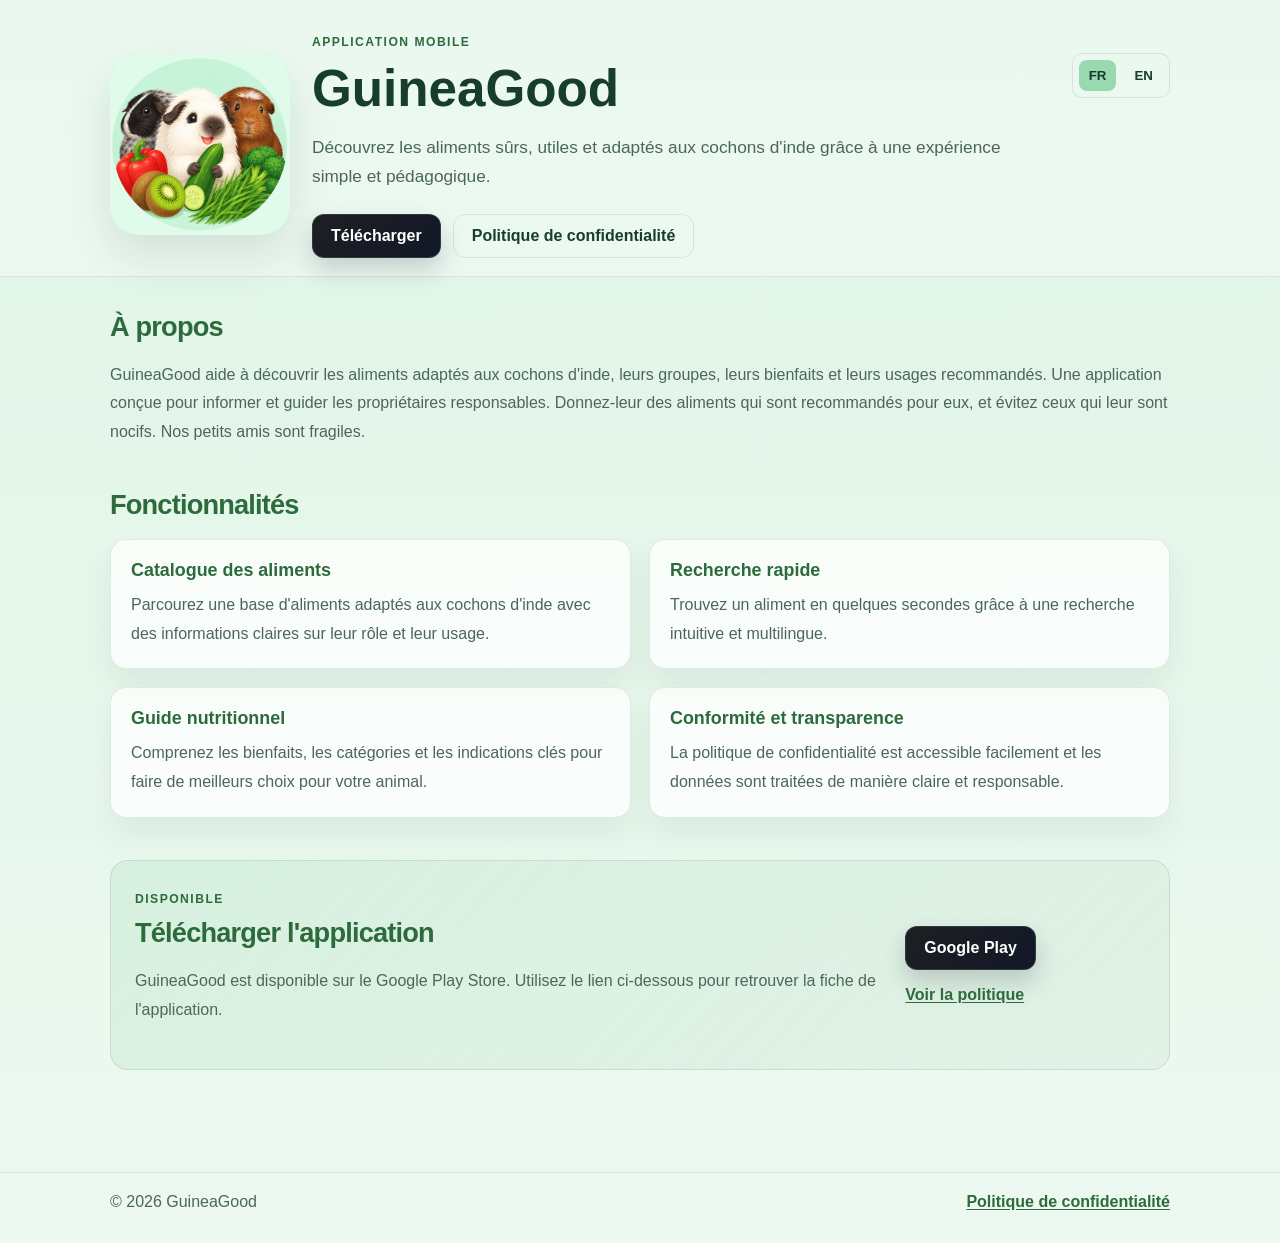
==== index.html @ 2bba2fae "V1" ====
<!doctype html>
<html lang="fr">
  <head>
    <meta charset="utf-8" />
    <meta name="viewport" content="width=device-width,initial-scale=1" />
    <title data-i18n="meta_title">GuineaGood — Aliments pour cochons d'inde</title>
    <meta name="description" content="" data-i18n-meta="meta_description" />
    <link rel="stylesheet" href="./css/styles.css" />
  </head>
  <body>
    <header class="hero">
      <div class="hero-inner">
        <div class="brand-box">
          <img class="brand-logo" src="./assets/Accueil-big.png" alt="GuineaGood" />
        </div>
        <div class="hero-copy">
          <div class="top-row">
            <div>
              <p class="eyebrow" data-i18n="eyebrow">Application mobile</p>
              <h1 data-i18n="title">GuineaGood</h1>
            </div>
            <div class="lang-switch" aria-label="Sélecteur de langue">
              <button class="lang-btn active" data-lang="fr" type="button">FR</button>
              <button class="lang-btn" data-lang="en" type="button">EN</button>
            </div>
          </div>
          <p class="lead" data-i18n="lead">Découvrez les aliments sûrs, utiles et adaptés aux cochons d'inde grâce à une expérience simple et pédagogique.</p>
          <div class="actions">
            <a class="btn primary" href="#download" data-i18n="download_btn">Télécharger</a>
            <a class="btn secondary" href="./privacy.html" data-i18n="privacy_btn">Politique de confidentialité</a>
          </div>
        </div>
      </div>
    </header>

    <main class="container">
      <section id="about">
        <h2 data-i18n="about_title">À propos</h2>
        <p data-i18n="about_text">GuineaGood aide à découvrir les aliments adaptés aux cochons d'inde, leurs groupes, leurs bienfaits et leurs usages recommandés. Une application conçue pour informer et guider les propriétaires responsables.</p>
      </section>

      <section id="features">
        <h2 data-i18n="features_title">Fonctionnalités</h2>
        <div class="feature-grid">
          <article class="feature-card">
            <h3 data-i18n="feature_1_title">Catalogue des aliments</h3>
            <p data-i18n="feature_1_text">Parcourez une base d'aliments adaptés aux cochons d'inde avec des informations claires sur leur rôle et leur usage.</p>
          </article>
          <article class="feature-card">
            <h3 data-i18n="feature_2_title">Recherche rapide</h3>
            <p data-i18n="feature_2_text">Trouvez un aliment en quelques secondes grâce à une recherche intuitive et multilingue.</p>
          </article>
          <article class="feature-card">
            <h3 data-i18n="feature_3_title">Guide nutritionnel</h3>
            <p data-i18n="feature_3_text">Comprenez les bienfaits, les catégories et les indications clés pour faire de meilleurs choix pour votre animal.</p>
          </article>
          <article class="feature-card">
            <h3 data-i18n="feature_4_title">Conformité et transparence</h3>
            <p data-i18n="feature_4_text">La politique de confidentialité est accessible facilement et les données sont traitées de manière claire.</p>
          </article>
        </div>
      </section>

      <section id="download" class="download-block">
        <div>
          <p class="section-kicker" data-i18n="download_kicker">Disponible</p>
          <h2 data-i18n="download_title">Télécharger l'application</h2>
          <p data-i18n="download_text">GuineaGood est disponible sur le Google Play Store. Utilisez le lien ci-dessous pour retrouver la fiche de l'application.</p>
        </div>
        <div class="download-actions">
          <a class="btn primary" href="https://play.google.com/store/apps/details?id=com.guineagood.app" target="_blank" rel="noopener" data-i18n="download_cta">Ouvrir le Play Store</a>
          <a class="link-inline" href="./privacy.html" data-i18n="privacy_link">Voir la politique</a>
        </div>
      </section>
    </main>

    <footer class="footer">
      <div class="container footer-inner">
        <span>© <span id="year"></span> GuineaGood</span>
        <a href="./privacy.html" data-i18n="footer_privacy">Politique de confidentialité</a>
      </div>
    </footer>

    <script>
      const translations = {
        fr: {
          meta_title: 'GuineaGood — Aliments pour cochons d\'inde',
          meta_description: 'GuineaGood aide à choisir les aliments adaptés aux cochons d\'inde avec des informations claires et utiles.',
          eyebrow: 'Application mobile',
          title: 'GuineaGood',
          lead: 'Découvrez les aliments sûrs, utiles et adaptés aux cochons d\'inde grâce à une expérience simple et pédagogique.',
          download_btn: 'Télécharger',
          privacy_btn: 'Politique de confidentialité',
          about_title: 'À propos',
          about_text: 'GuineaGood aide à découvrir les aliments adaptés aux cochons d\'inde, leurs groupes, leurs bienfaits et leurs usages recommandés. Une application conçue pour informer et guider les propriétaires responsables. Donnez-leur des aliments qui sont recommandés pour eux, et évitez ceux qui leur sont nocifs. Nos petits amis sont fragiles.',
          features_title: 'Fonctionnalités',
          feature_1_title: 'Catalogue des aliments',
          feature_1_text: 'Parcourez une base d\'aliments adaptés aux cochons d\'inde avec des informations claires sur leur rôle et leur usage.',
          feature_2_title: 'Recherche rapide',
          feature_2_text: 'Trouvez un aliment en quelques secondes grâce à une recherche intuitive et multilingue.',
          feature_3_title: 'Guide nutritionnel',
          feature_3_text: 'Comprenez les bienfaits, les catégories et les indications clés pour faire de meilleurs choix pour votre animal.',
          feature_4_title: 'Conformité et transparence',
          feature_4_text: 'La politique de confidentialité est accessible facilement et les données sont traitées de manière claire et responsable.',
          download_kicker: 'Disponible',
          download_title: 'Télécharger l\'application',
          download_text: 'GuineaGood est disponible sur le Google Play Store. Utilisez le lien ci-dessous pour retrouver la fiche de l\'application.',
          download_cta: 'Google Play',
          privacy_link: 'Voir la politique',
          footer_privacy: 'Politique de confidentialité'
        },
        en: {
          meta_title: 'GuineaGood — Food for guinea pigs',
          meta_description: 'GuineaGood helps you choose suitable foods for guinea pigs with clear and helpful information.',
          eyebrow: 'Mobile app',
          title: 'GuineaGood',
          lead: 'Discover safe, useful foods for guinea pigs through a simple and educational experience.',
          download_btn: 'Download',
          privacy_btn: 'Privacy policy',
          about_title: 'About',
          about_text: 'GuineaGood helps users discover foods suitable for guinea pigs, their categories, benefits and recommended uses. An application designed to inform and guide responsible owners. Give them foods that are recommended for them, and avoid those that are harmful to them. Our little friends are fragile.',
          features_title: 'Features',
          feature_1_title: 'Food catalog',
          feature_1_text: 'Browse a catalog of guinea-pig-safe foods with clear information about their role and use.',
          feature_2_title: 'Fast search',
          feature_2_text: 'Find a food item in seconds thanks to an intuitive multilingual search.',
          feature_3_title: 'Nutrition guide',
          feature_3_text: 'Understand the benefits, categories and key indications to make better choices for your pet.',
          feature_4_title: 'Compliance and transparency',
          feature_4_text: 'The privacy policy is easy to access and personal data is handled in a clear, responsible way.',
          download_kicker: 'Available',
          download_title: 'Download the app',
          download_text: 'GuineaGood is available on the Google Play Store. Use the link below to open the app listing.',
          download_cta: 'Google Play',
          privacy_link: 'See the policy',
          footer_privacy: 'Privacy policy'
        }
      };

      const defaultLang = 'fr';
      const langButtons = [...document.querySelectorAll('.lang-btn')];

      function applyTranslations(lang) {
        const dict = translations[lang] || translations[defaultLang];
        document.documentElement.lang = lang;
        document.querySelectorAll('[data-i18n]').forEach(el => {
          const key = el.getAttribute('data-i18n');
          if (dict[key]) {
            el.textContent = dict[key];
          }
        });
        document.querySelectorAll('[data-i18n-meta]').forEach(el => {
          const key = el.getAttribute('data-i18n-meta');
          if (dict[key]) {
            el.setAttribute('content', dict[key]);
          }
        });
        document.title = dict.meta_title;
        langButtons.forEach(button => {
          button.classList.toggle('active', button.dataset.lang === lang);
        });
        localStorage.setItem('site_lang', lang);
      }

      function chooseLang() {
        const saved = localStorage.getItem('site_lang');
        const userLang = saved === 'en' ? 'en' : 'fr';
        applyTranslations(userLang);
      }

      langButtons.forEach(button => {
        button.addEventListener('click', () => {
          applyTranslations(button.dataset.lang);
        });
      });

      document.getElementById('year').textContent = new Date().getFullYear();
      chooseLang();
    </script>
  </body>
</html>
---- css/styles.css ----
:root {
  --bg: #e9f7ee;
  --panel: #f6fbf7;
  --panel-soft: rgba(255, 255, 255, 0.76);
  --primary: #9ad9b0;
  --primary-strong: #4fa46d;
  --accent: #2d6b3d;
  --text: #173d2d;
  --muted: #4c665b;
  --line: rgba(20, 51, 35, 0.1);
  --shadow: rgba(24, 56, 38, 0.12);
}

* { box-sizing: border-box; }

html {
  scroll-behavior: smooth;
}

body {
  margin: 0;
  font-family: Inter, "Segoe UI", sans-serif;
  background: linear-gradient(180deg, #dff4e7 0%, #edf9f0 100%);
  color: var(--text);
}

img { max-width: 100%; display: block; }

a { color: var(--primary); text-decoration: none; }
a:hover { text-decoration: underline; }

.container {
  max-width: 1100px;
  margin: 0 auto;
  padding: 0 20px;
}

.hero {
  padding: 32px 0 18px;
  border-bottom: 1px solid var(--line);
  background: rgba(255, 255, 255, 0.35);
}

.hero.compact {
  padding-bottom: 0;
}

.hero-inner {
  max-width: 1100px;
  margin: 0 auto;
  padding: 0 20px;
  display: flex;
  align-items: center;
  gap: 22px;
}

.brand-box {
  width: 180px;
  height: 180px;
  border-radius: 28px;
  background: linear-gradient(135deg, #ccefe0, #9ad9b0);
  display: flex;
  align-items: center;
  justify-content: center;
  box-shadow: 0 20px 45px var(--shadow);
  overflow: hidden;
}

.brand-box.small {
  width: 108px;
  height: 108px;
  border-radius: 22px;
}

.brand-logo {
  width: 100%;
  height: 100%;
  object-fit: contain;
  display: block;
  background: rgba(255, 255, 255, 0.18);
}

.hero-copy {
  flex: 1;
}

.top-row {
  display: flex;
  align-items: center;
  justify-content: space-between;
  gap: 16px;
}

.eyebrow {
  margin: 0 0 6px;
  color: var(--accent);
  text-transform: uppercase;
  letter-spacing: 0.12em;
  font-size: 0.76rem;
  font-weight: 800;
}

h1 {
  margin: 0;
  font-size: clamp(2.2rem, 4vw, 3.5rem);
  line-height: 1.15;
}

.lead {
  margin: 14px 0 0;
  max-width: 700px;
  font-size: 1.08rem;
  color: var(--muted);
  line-height: 1.7;
}

.actions {
  display: flex;
  flex-wrap: wrap;
  gap: 12px;
  margin-top: 22px;
}

.btn {
  display: inline-flex;
  align-items: center;
  justify-content: center;
  padding: 12px 18px;
  border-radius: 12px;
  font-weight: 700;
  transition: transform 0.2s ease, opacity 0.2s ease;
}

.btn:hover {
  text-decoration: none;
  transform: translateY(-1px);
}

.btn.primary {
  background: linear-gradient(135deg, #1e1f23, #111827);
  color: #ffffff;
  border: 1px solid rgba(255, 255, 255, 0.12);
  box-shadow: 0 12px 24px rgba(17, 24, 39, 0.18);
}

.btn.secondary {
  background: transparent;
  border: 1px solid var(--line);
  color: var(--text);
}

main.container {
  padding-top: 34px;
  padding-bottom: 60px;
}

section {
  margin-bottom: 42px;
}

h2 {
  margin: 0 0 18px;
  color: var(--accent);
  font-size: clamp(1.7rem, 2vw, 2.4rem);
  font-weight: 800;
  letter-spacing: -0.03em;
}

p {
  color: var(--muted);
  line-height: 1.8;
}

.feature-grid {
  display: grid;
  grid-template-columns: repeat(2, minmax(0, 1fr));
  gap: 18px;
}

.feature-card {
  background: var(--panel-soft);
  border: 1px solid var(--line);
  border-radius: 16px;
  padding: 20px;
  box-shadow: 0 18px 30px rgba(51, 96, 69, 0.08);
}

.feature-card h3 {
  margin: 0 0 10px;
  color: var(--accent);
  font-size: 1.12rem;
}

.feature-card p {
  margin: 0;
}

.download-block {
  display: flex;
  align-items: center;
  justify-content: space-between;
  gap: 18px;
  padding: 28px 24px;
  background: linear-gradient(135deg, rgba(154, 217, 176, 0.22), rgba(80, 146, 98, 0.06));
  border: 1px solid var(--line);
  border-radius: 18px;
}

.section-kicker {
  margin: 0 0 6px;
  color: var(--accent);
  text-transform: uppercase;
  letter-spacing: 0.12em;
  font-size: 0.76rem;
  font-weight: 800;
}

.download-actions {
  display: flex;
  align-items: center;
  gap: 16px;
  flex-wrap: wrap;
}

.link-inline {
  color: var(--accent);
  font-weight: 700;
  text-decoration: underline;
  text-underline-offset: 0.15em;
}

.footer {
  border-top: 1px solid var(--line);
  padding: 20px 0 32px;
}

.footer-inner {
  display: flex;
  justify-content: space-between;
  align-items: center;
  gap: 12px;
  flex-wrap: wrap;
  color: var(--muted);
}

.footer a {
  color: var(--accent);
  font-weight: 700;
  text-decoration: underline;
  text-underline-offset: 0.15em;
}

.lang-switch {
  display: inline-flex;
  gap: 8px;
  padding: 6px;
  border: 1px solid var(--line);
  border-radius: 10px;
  background: rgba(255,255,255,0.02);
}

.lang-btn {
  border: none;
  background: transparent;
  color: var(--text);
  border-radius: 8px;
  padding: 8px 10px;
  cursor: pointer;
  font-weight: 700;
}

.lang-btn.active {
  background: var(--primary);
  color: #123c2a;
}

@media (max-width: 760px) {
  .hero-inner {
    flex-direction: column;
    align-items: flex-start;
  }

  .top-row {
    flex-direction: column;
    align-items: flex-start;
  }

  .feature-grid {
    grid-template-columns: 1fr;
  }

  .download-block {
    flex-direction: column;
    align-items: flex-start;
  }
}
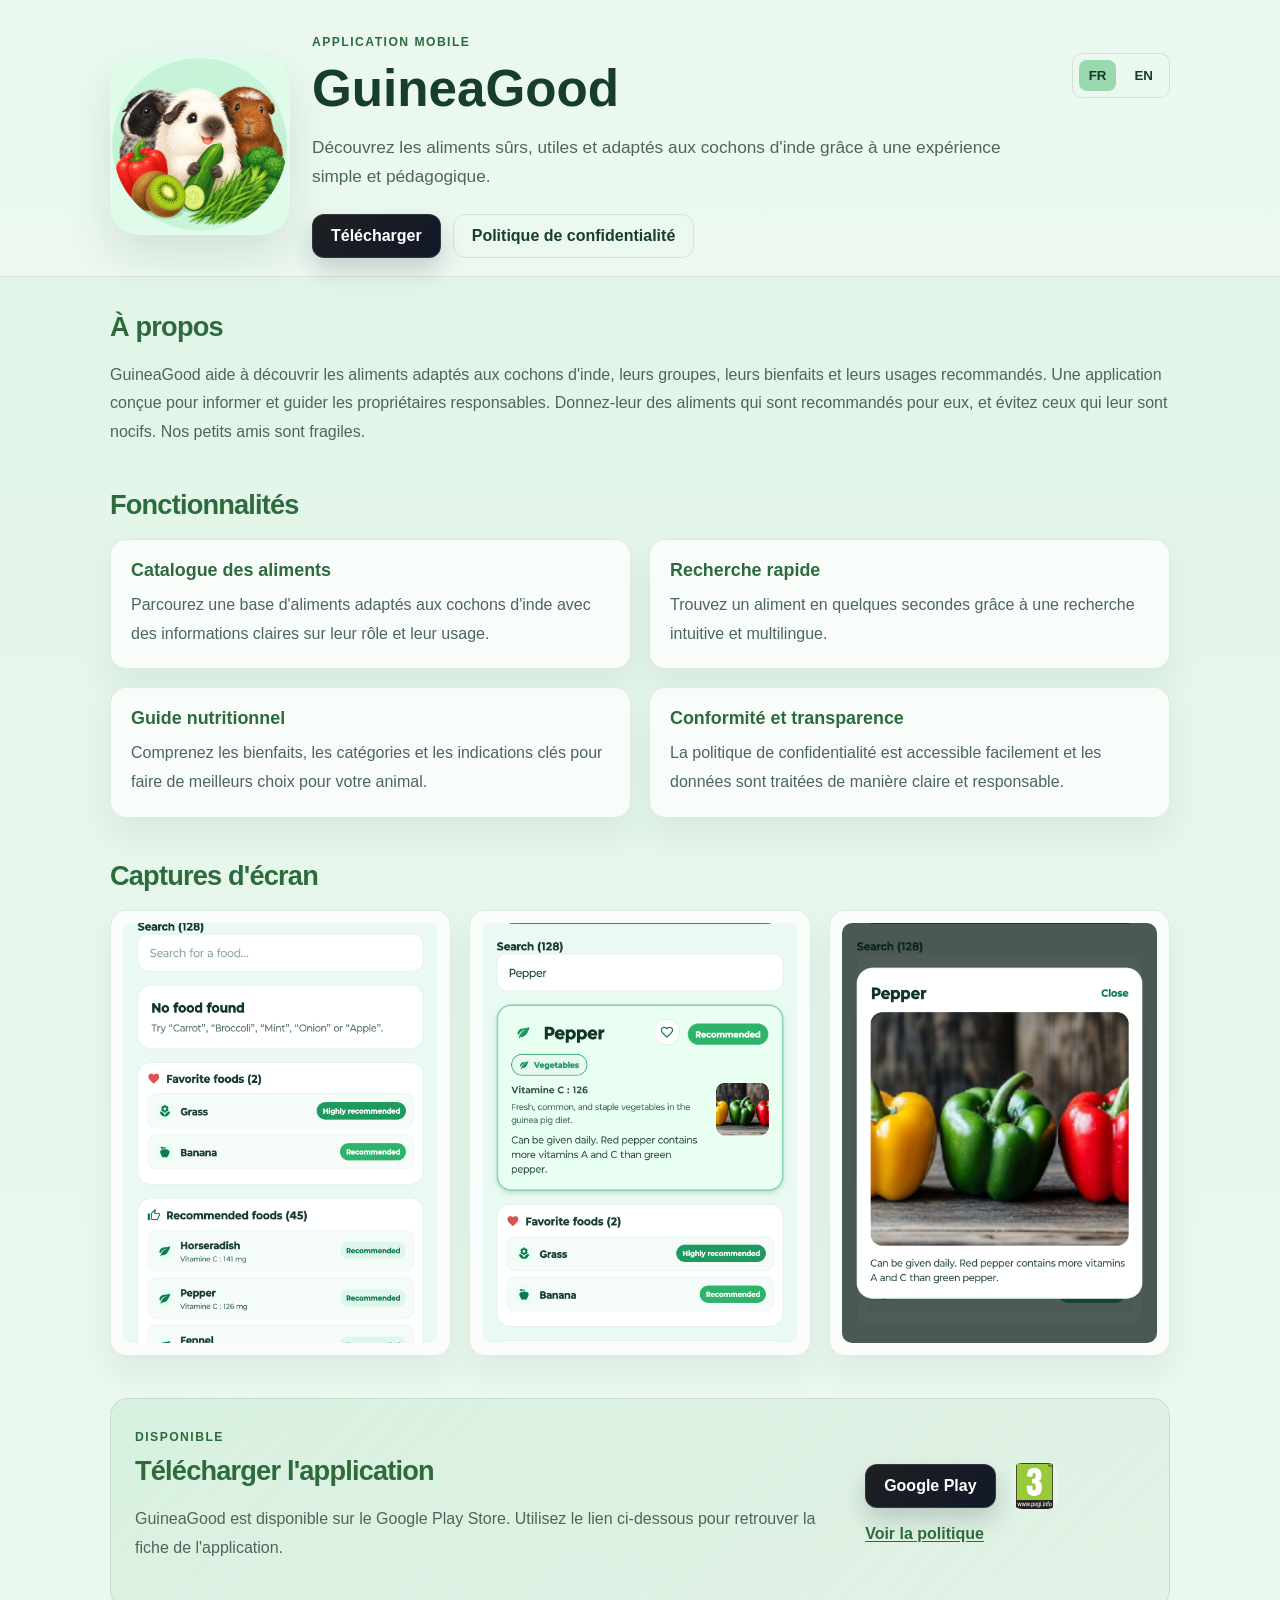
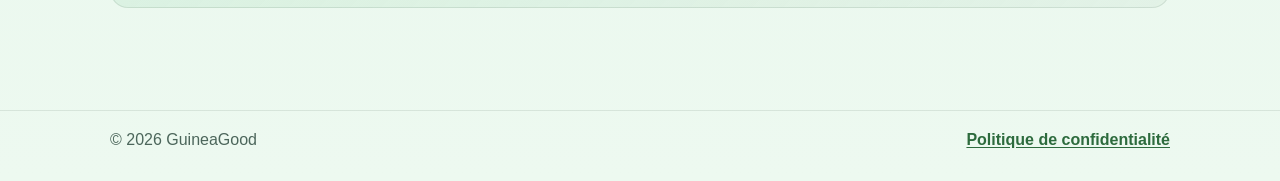
==== commit 6658bf38: "Ajout des screenshots" ====
--- a/index.html
+++ b/index.html
@@ -61,6 +61,21 @@
         </div>
       </section>
 
+      <section id="screenshots">
+        <h2 data-i18n="screenshots_title">Captures d'écran</h2>
+        <div class="screenshots-grid">
+          <figure class="screenshot-card">
+            <img src="./assets/GuineaGood_Screenshot_1.png" alt="Capture d'écran de l'application GuineaGood 1" />
+          </figure>
+          <figure class="screenshot-card">
+            <img src="./assets/GuineaGood_Screenshot_2.png" alt="Capture d'écran de l'application GuineaGood 2" />
+          </figure>
+          <figure class="screenshot-card">
+            <img src="./assets/GuineaGood_Screenshot_3.png" alt="Capture d'écran de l'application GuineaGood 3" />
+          </figure>
+        </div>
+      </section>
+
       <section id="download" class="download-block">
         <div>
           <p class="section-kicker" data-i18n="download_kicker">Disponible</p>
@@ -68,7 +83,8 @@
           <p data-i18n="download_text">GuineaGood est disponible sur le Google Play Store. Utilisez le lien ci-dessous pour retrouver la fiche de l'application.</p>
         </div>
         <div class="download-actions">
-          <a class="btn primary" href="https://play.google.com/store/apps/details?id=com.guineagood.app" target="_blank" rel="noopener" data-i18n="download_cta">Ouvrir le Play Store</a>
+          <a class="btn primary" href="https://play.google.com/store/apps/details?id=com.guineagood.app" target="_blank" rel="noopener" data-i18n="download_cta">Google Play</a>
+          <img class="pegi-icon" src="./assets/age-3-black_0.jpg" alt="PEGI 3" title="PEGI 3" />
           <a class="link-inline" href="./privacy.html" data-i18n="privacy_link">Voir la politique</a>
         </div>
       </section>
@@ -94,6 +110,7 @@
           about_title: 'À propos',
           about_text: 'GuineaGood aide à découvrir les aliments adaptés aux cochons d\'inde, leurs groupes, leurs bienfaits et leurs usages recommandés. Une application conçue pour informer et guider les propriétaires responsables. Donnez-leur des aliments qui sont recommandés pour eux, et évitez ceux qui leur sont nocifs. Nos petits amis sont fragiles.',
           features_title: 'Fonctionnalités',
+          screenshots_title: 'Captures d\'écran',
           feature_1_title: 'Catalogue des aliments',
           feature_1_text: 'Parcourez une base d\'aliments adaptés aux cochons d\'inde avec des informations claires sur leur rôle et leur usage.',
           feature_2_title: 'Recherche rapide',
@@ -106,6 +123,7 @@
           download_title: 'Télécharger l\'application',
           download_text: 'GuineaGood est disponible sur le Google Play Store. Utilisez le lien ci-dessous pour retrouver la fiche de l\'application.',
           download_cta: 'Google Play',
+          pegi_label: 'PEGI',
           privacy_link: 'Voir la politique',
           footer_privacy: 'Politique de confidentialité'
         },
@@ -120,6 +138,7 @@
           about_title: 'About',
           about_text: 'GuineaGood helps users discover foods suitable for guinea pigs, their categories, benefits and recommended uses. An application designed to inform and guide responsible owners. Give them foods that are recommended for them, and avoid those that are harmful to them. Our little friends are fragile.',
           features_title: 'Features',
+          screenshots_title: 'Screenshots',
           feature_1_title: 'Food catalog',
           feature_1_text: 'Browse a catalog of guinea-pig-safe foods with clear information about their role and use.',
           feature_2_title: 'Fast search',
@@ -132,6 +151,7 @@
           download_title: 'Download the app',
           download_text: 'GuineaGood is available on the Google Play Store. Use the link below to open the app listing.',
           download_cta: 'Google Play',
+          pegi_label: 'PEGI',
           privacy_link: 'See the policy',
           footer_privacy: 'Privacy policy'
         }
--- a/css/styles.css
+++ b/css/styles.css
@@ -195,6 +195,31 @@
   margin: 0;
 }
 
+.screenshots-grid {
+  display: grid;
+  grid-template-columns: repeat(3, minmax(0, 1fr));
+  gap: 18px;
+}
+
+.screenshot-card {
+  margin: 0;
+  background: var(--panel-soft);
+  border: 1px solid var(--line);
+  border-radius: 16px;
+  padding: 12px;
+  box-shadow: 0 18px 30px rgba(51, 96, 69, 0.08);
+  overflow: hidden;
+}
+
+.screenshot-card img {
+  width: 100%;
+  height: 420px;
+  object-fit: cover;
+  border-radius: 10px;
+  display: block;
+  background: rgba(255, 255, 255, 0.18);
+}
+
 .download-block {
   display: flex;
   align-items: center;
@@ -220,6 +245,15 @@
   align-items: center;
   gap: 16px;
   flex-wrap: wrap;
+}
+
+.pegi-icon {
+  width: 46px;
+  height: 46px;
+  object-fit: contain;
+  display: block;
+  border-radius: 10px;
+  background: rgba(255, 255, 255, 0.2);
 }
 
 .link-inline {
@@ -289,6 +323,14 @@
     grid-template-columns: 1fr;
   }
 
+  .screenshots-grid {
+    grid-template-columns: 1fr;
+  }
+
+  .screenshot-card img {
+    height: 320px;
+  }
+
   .download-block {
     flex-direction: column;
     align-items: flex-start;
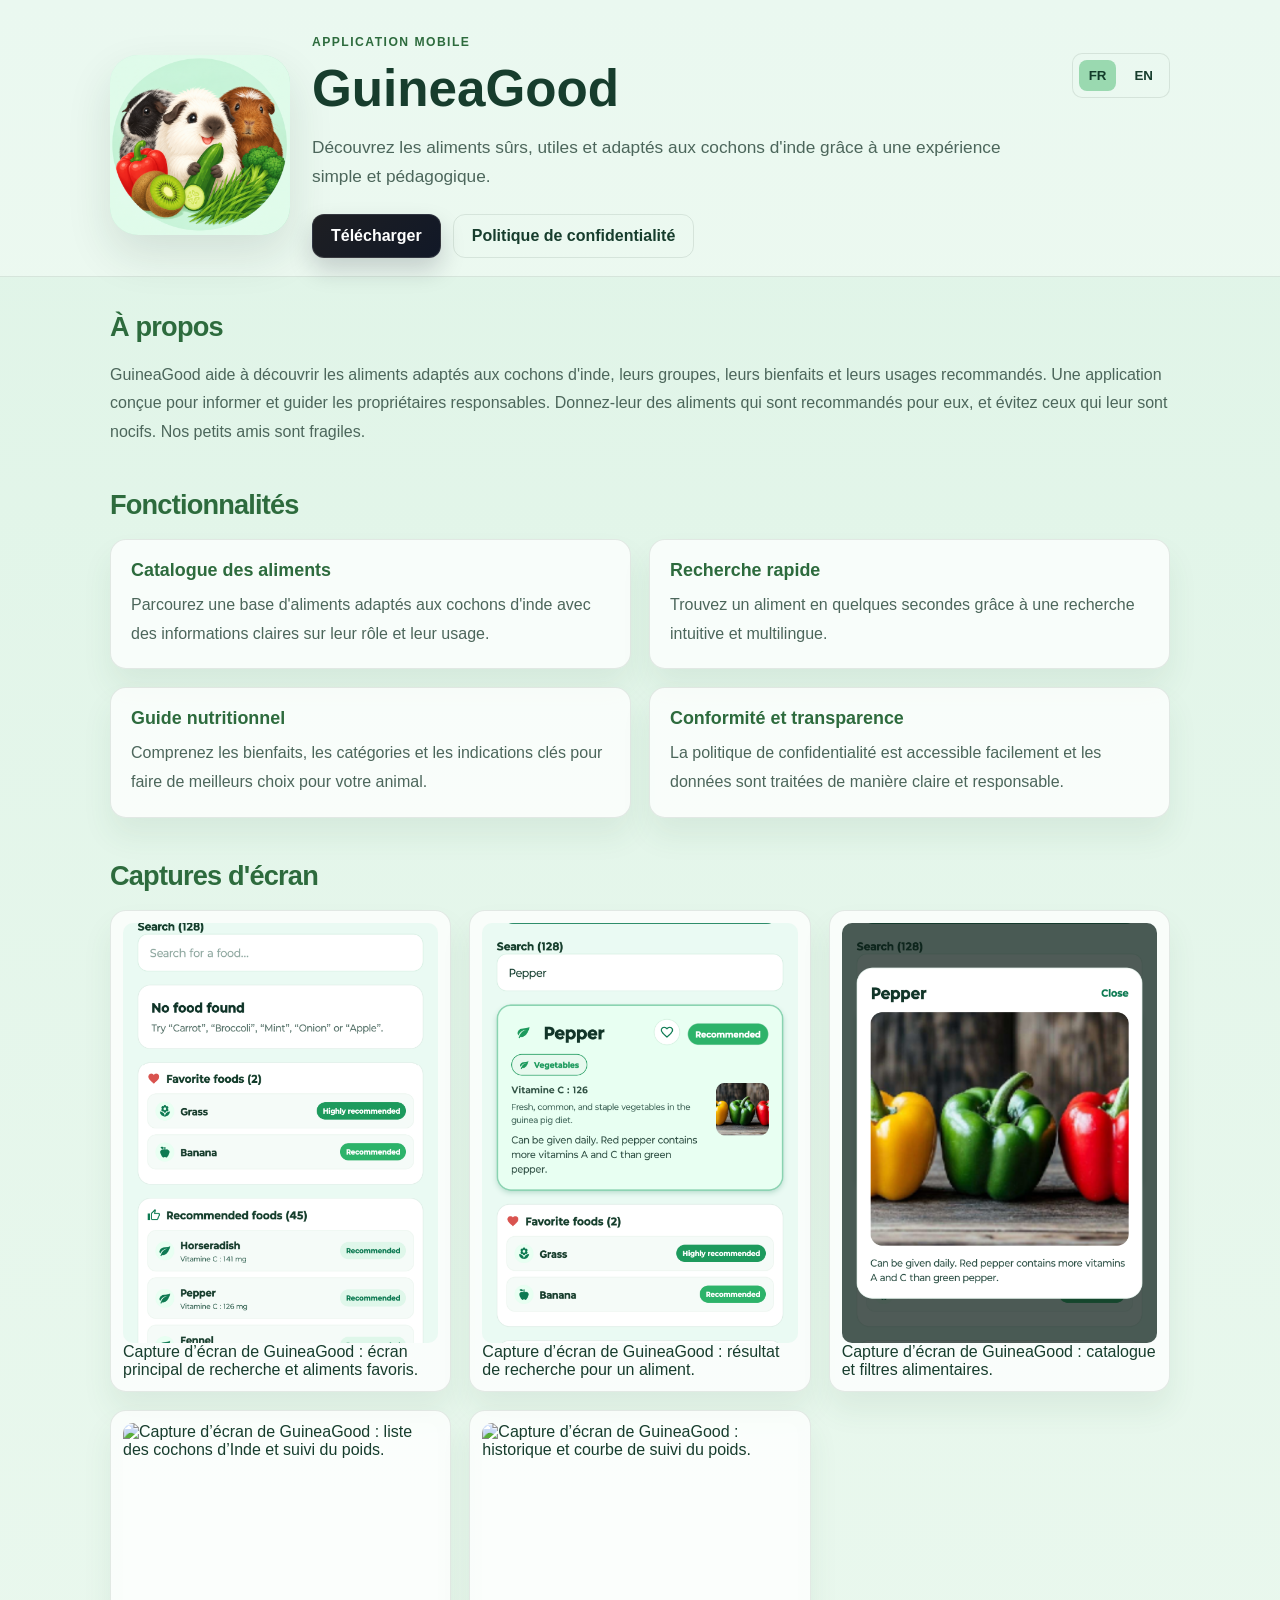
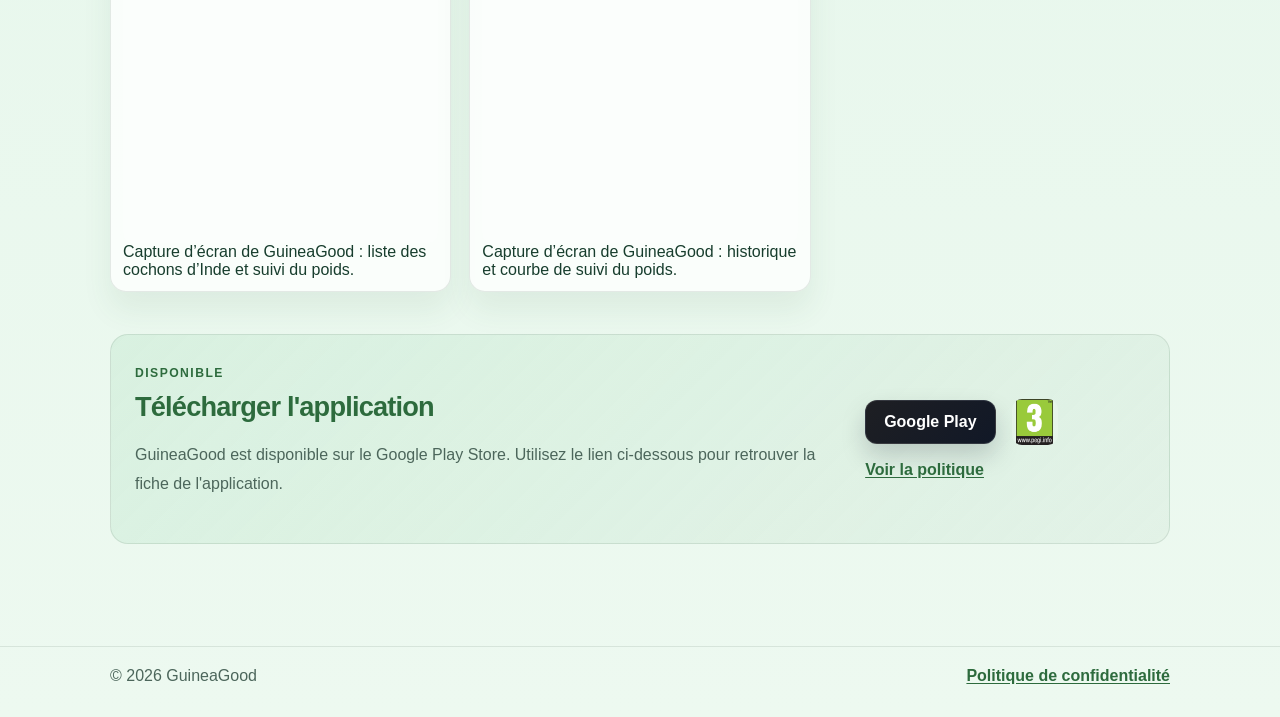
==== commit 17f9aa59: "Add files via upload Nouveaux screenshots" ====
--- a/index.html
+++ b/index.html
@@ -65,13 +65,24 @@
         <h2 data-i18n="screenshots_title">Captures d'écran</h2>
         <div class="screenshots-grid">
           <figure class="screenshot-card">
-            <img src="./assets/GuineaGood_Screenshot_1.png" alt="Capture d'écran de l'application GuineaGood 1" />
-          </figure>
-          <figure class="screenshot-card">
-            <img src="./assets/GuineaGood_Screenshot_2.png" alt="Capture d'écran de l'application GuineaGood 2" />
-          </figure>
-          <figure class="screenshot-card">
-            <img src="./assets/GuineaGood_Screenshot_3.png" alt="Capture d'écran de l'application GuineaGood 3" />
+            <img src="./assets/GuineaGood_Screenshot_1.png" alt="Capture d'écran de l'application GuineaGood : écran principal" data-i18n-alt="screenshot_1_alt" />
+            <figcaption class="screenshot-tooltip" data-i18n="screenshot_1_alt" aria-hidden="true">Capture d’écran de GuineaGood : écran principal de recherche et aliments favoris.</figcaption>
+          </figure>
+          <figure class="screenshot-card">
+            <img src="./assets/GuineaGood_Screenshot_2.png" alt="Capture d'écran de l'application GuineaGood : écran de recherche" data-i18n-alt="screenshot_2_alt" />
+            <figcaption class="screenshot-tooltip" data-i18n="screenshot_2_alt" aria-hidden="true">Capture d’écran de GuineaGood : résultat de recherche pour un aliment.</figcaption>
+          </figure>
+          <figure class="screenshot-card">
+            <img src="./assets/GuineaGood_Screenshot_3.png" alt="Capture d'écran de l'application GuineaGood : écran de résultat" data-i18n-alt="screenshot_3_alt" />
+            <figcaption class="screenshot-tooltip" data-i18n="screenshot_3_alt" aria-hidden="true">Capture d’écran de GuineaGood : catalogue et filtres alimentaires.</figcaption>
+          </figure>
+          <figure class="screenshot-card">
+            <img src="./assets/GuineaGood_Screenshot_4.png" alt="Capture d'écran de l'application GuineaGood : liste des cochons" data-i18n-alt="screenshot_4_alt" />
+            <figcaption class="screenshot-tooltip" data-i18n="screenshot_4_alt" aria-hidden="true">Capture d’écran de GuineaGood : liste des cochons d’Inde et suivi du poids.</figcaption>
+          </figure>
+          <figure class="screenshot-card">
+            <img src="./assets/GuineaGood_Screenshot_5.png" alt="Capture d'écran de l'application GuineaGood : suivi du poids d'un cochon" data-i18n-alt="screenshot_5_alt" />
+            <figcaption class="screenshot-tooltip" data-i18n="screenshot_5_alt" aria-hidden="true">Capture d’écran de GuineaGood : historique et courbe de suivi du poids.</figcaption>
           </figure>
         </div>
       </section>
@@ -111,6 +122,11 @@
           about_text: 'GuineaGood aide à découvrir les aliments adaptés aux cochons d\'inde, leurs groupes, leurs bienfaits et leurs usages recommandés. Une application conçue pour informer et guider les propriétaires responsables. Donnez-leur des aliments qui sont recommandés pour eux, et évitez ceux qui leur sont nocifs. Nos petits amis sont fragiles.',
           features_title: 'Fonctionnalités',
           screenshots_title: 'Captures d\'écran',
+          screenshot_1_alt: 'Capture d’écran de GuineaGood : écran principal de recherche et aliments favoris.',
+          screenshot_2_alt: 'Capture d’écran de GuineaGood : résultat de recherche pour un aliment.',
+          screenshot_3_alt: 'Capture d’écran de GuineaGood : catalogue et filtres alimentaires.',
+          screenshot_4_alt: 'Capture d’écran de GuineaGood : liste des cochons d’Inde et suivi du poids.',
+          screenshot_5_alt: 'Capture d’écran de GuineaGood : historique et courbe de suivi du poids.',
           feature_1_title: 'Catalogue des aliments',
           feature_1_text: 'Parcourez une base d\'aliments adaptés aux cochons d\'inde avec des informations claires sur leur rôle et leur usage.',
           feature_2_title: 'Recherche rapide',
@@ -139,6 +155,11 @@
           about_text: 'GuineaGood helps users discover foods suitable for guinea pigs, their categories, benefits and recommended uses. An application designed to inform and guide responsible owners. Give them foods that are recommended for them, and avoid those that are harmful to them. Our little friends are fragile.',
           features_title: 'Features',
           screenshots_title: 'Screenshots',
+          screenshot_1_alt: 'GuineaGood screenshot: main screen with food search and favorite foods.',
+          screenshot_2_alt: 'GuineaGood screenshot: search result for a food item.',
+          screenshot_3_alt: 'GuineaGood screenshot: food catalog and filters.',
+          screenshot_4_alt: 'GuineaGood screenshot: guinea pig list and weight tracking.',
+          screenshot_5_alt: 'GuineaGood screenshot: weight tracking history and chart.',
           feature_1_title: 'Food catalog',
           feature_1_text: 'Browse a catalog of guinea-pig-safe foods with clear information about their role and use.',
           feature_2_title: 'Fast search',
@@ -175,6 +196,12 @@
             el.setAttribute('content', dict[key]);
           }
         });
+        document.querySelectorAll('[data-i18n-alt]').forEach(el => {
+          const key = el.getAttribute('data-i18n-alt');
+          if (dict[key]) {
+            el.setAttribute('alt', dict[key]);
+          }
+        });
         document.title = dict.meta_title;
         langButtons.forEach(button => {
           button.classList.toggle('active', button.dataset.lang === lang);
